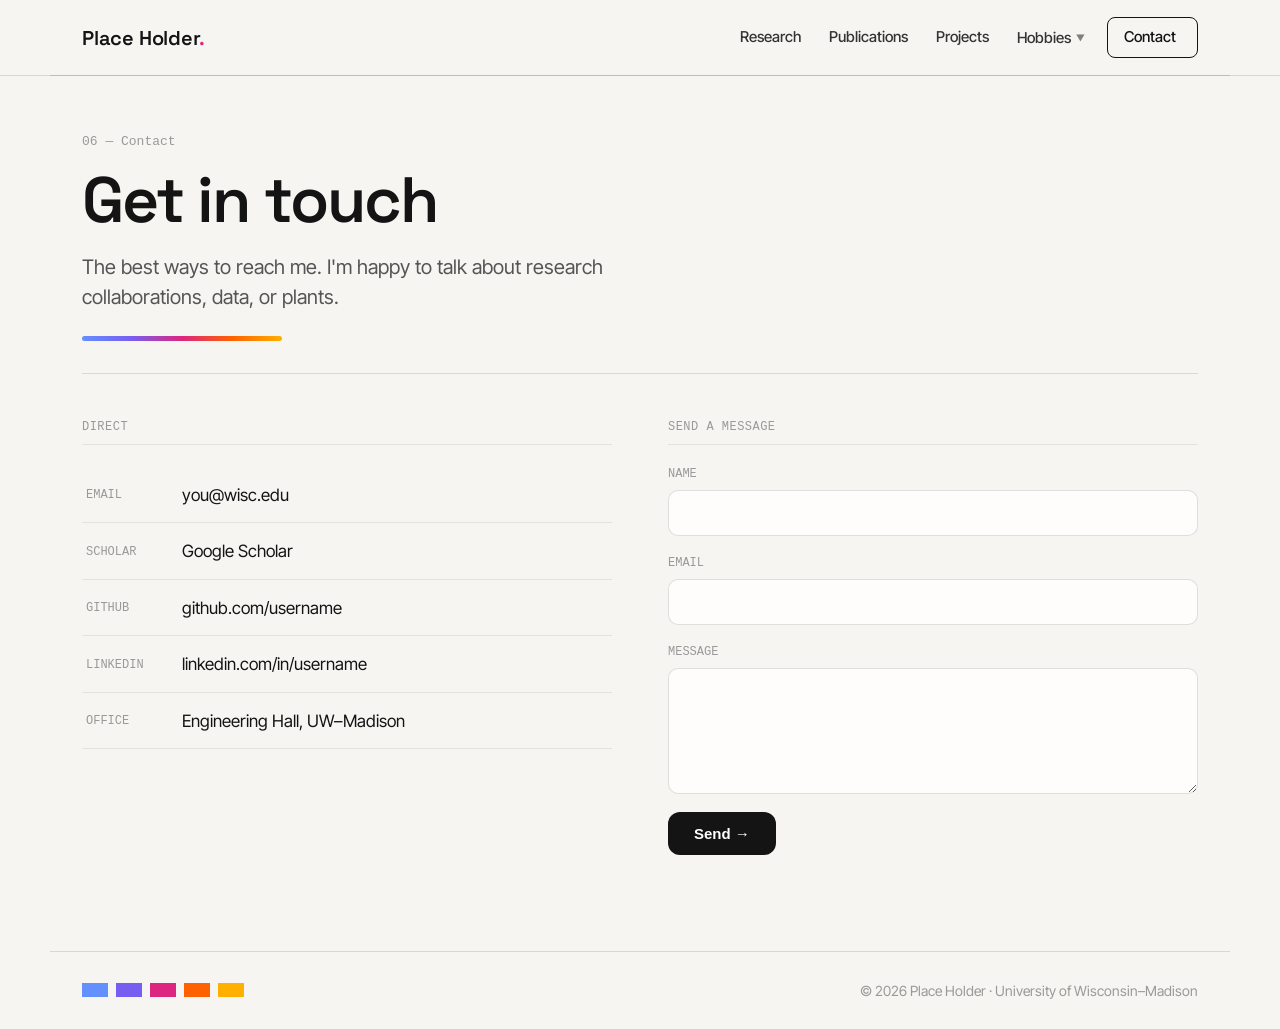
==== contact.html @ e2001a78 "Add files via upload" ====
<!DOCTYPE html>
<html lang="en">
<head>
  <meta charset="UTF-8">
  <meta name="viewport" content="width=device-width, initial-scale=1.0">
  <title>Contact — Place Holder</title>
  <link rel="preconnect" href="https://fonts.googleapis.com">
  <link rel="preconnect" href="https://fonts.gstatic.com" crossorigin>
  <link href="https://fonts.googleapis.com/css2?family=Space+Grotesk:wght@400;500;600;700&family=Inter+Tight:wght@400;500;600&display=swap" rel="stylesheet">
  <link rel="stylesheet" href="styles.css">
</head>
<body>

  <header class="site-header">
    <a class="wordmark" href="index.html">Place Holder<span>.</span></a>
    <button class="nav-toggle" aria-label="Menu" aria-expanded="false">☰</button>
    <nav class="nav">
      <a href="research.html">Research</a>
      <a href="publications.html">Publications</a>
      <a href="projects.html">Projects</a>
      <div class="has-dropdown">
        <button class="dropdown-toggle" aria-haspopup="true" aria-expanded="false">Hobbies <span class="caret">▼</span></button>
        <div class="dropdown">
          <a href="music.html"><span class="dot dot-purple"></span>Music</a>
          <a href="rock-collecting.html"><span class="dot dot-orange"></span>Rock Collecting</a>
          <a href="houseplants.html"><span class="dot dot-amber"></span>Houseplants</a>
        </div>
      </div>
      <a class="btn-outline" href="contact.html" aria-current="page">Contact</a>
    </nav>
  </header>

  <main class="page">
    <div class="page-head">
      <div class="index">06 — Contact</div>
      <h1>Get in touch</h1>
      <p class="desc">The best ways to reach me. I'm happy to talk about research collaborations, data, or plants.</p>
      <div class="accent-rule"></div>
    </div>

    <div class="contact-grid">
      <!-- Direct links -->
      <div>
        <div class="section-label" style="margin-top:0;">Direct</div>
        <ul class="contact-links">
          <li><a href="mailto:you@wisc.edu"><span class="k">EMAIL</span> you@wisc.edu</a></li>
          <li><a href="#"><span class="k">SCHOLAR</span> Google Scholar</a></li>
          <li><a href="#"><span class="k">GITHUB</span> github.com/username</a></li>
          <li><a href="#"><span class="k">LINKEDIN</span> linkedin.com/in/username</a></li>
          <li><a href="#"><span class="k">OFFICE</span> Engineering Hall, UW–Madison</a></li>
        </ul>
      </div>

      <!-- Message form template.
           Static HTML can't send email on its own. To make this work, point the
           form at a service like Formspree — set action="https://formspree.io/f/XXXX"
           and method="POST". Otherwise delete this column and keep the links. -->
      <div>
        <div class="section-label" style="margin-top:0;">Send a message</div>
        <form action="#" method="POST">
          <div class="field">
            <label for="name">NAME</label>
            <input id="name" name="name" type="text" required>
          </div>
          <div class="field">
            <label for="email">EMAIL</label>
            <input id="email" name="email" type="email" required>
          </div>
          <div class="field">
            <label for="msg">MESSAGE</label>
            <textarea id="msg" name="message" rows="5" required></textarea>
          </div>
          <button class="btn btn-dark" type="submit" style="border:0;cursor:pointer;">Send →</button>
        </form>
      </div>
    </div>
  </main>

  <footer class="site-footer">
    <div class="palette-row"><span class="p1"></span><span class="p2"></span><span class="p3"></span><span class="p4"></span><span class="p5"></span></div>
    <div>© 2026 Place Holder · University of Wisconsin–Madison</div>
  </footer>

  <script src="nav.js"></script>
</body>
</html>
---- styles.css ----
/* ============================================================
   Place Holder — personal site
   Design system (extracted from concept "2a": sleek editorial)
   Palette: IBM colorblind-safe, used as accents on off-white.
   ============================================================ */

:root {
  /* base */
  --bg:        #f6f5f2;
  --surface:   #fffdfb;
  --ink:       #141414;
  --muted:     #555555;
  --faint:     #999999;
  --line:      rgba(0, 0, 0, 0.12);
  --line-soft: rgba(0, 0, 0, 0.08);

  /* IBM colorblind-safe accents */
  --blue:   #648fff;
  --purple: #785ef0;
  --magenta:#dc267f;
  --orange: #fe6100;
  --amber:  #ffb000;
  --accent: var(--magenta); /* primary interactive accent */

  /* type */
  --font-display: "Space Grotesk", "Helvetica Neue", Helvetica, system-ui, sans-serif;
  --font-body:    "Inter Tight", -apple-system, system-ui, "Helvetica Neue", Arial, sans-serif;
  --font-mono:    ui-monospace, "SF Mono", Menlo, Consolas, monospace;

  --header-h: 76px;
  --maxw: 1180px;
}

* { box-sizing: border-box; }

html { -webkit-text-size-adjust: 100%; }

body {
  margin: 0;
  background: var(--bg);
  color: var(--ink);
  font-family: var(--font-body);
  font-size: 17px;
  line-height: 1.5;
  -webkit-font-smoothing: antialiased;
}

a { color: inherit; }

/* ---------- layout helpers ---------- */
.container { max-width: var(--maxw); margin: 0 auto; padding: 0 32px; }

.palette-row { display: flex; gap: 8px; }
.palette-row span { width: 26px; height: 14px; display: block; }
.palette-row .p1 { background: var(--blue); }
.palette-row .p2 { background: var(--purple); }
.palette-row .p3 { background: var(--magenta); }
.palette-row .p4 { background: var(--orange); }
.palette-row .p5 { background: var(--amber); }

.dot { width: 7px; height: 7px; border-radius: 50%; display: inline-block; flex: none; }
.dot-blue   { background: var(--blue); }
.dot-purple { background: var(--purple); }
.dot-magenta{ background: var(--magenta); }
.dot-orange { background: var(--orange); }
.dot-amber  { background: var(--amber); }

/* ============================================================
   HEADER + NAV
   ============================================================ */
.site-header {
  position: sticky; top: 0; z-index: 100;
  height: var(--header-h);
  display: flex; align-items: center; justify-content: space-between;
  padding: 0 32px;
  max-width: var(--maxw); margin: 0 auto;
  background: var(--bg);
  border-bottom: 1px solid var(--line);
}
/* full-bleed underline that spans the viewport, not just the container */
.site-header::before {
  content: ""; position: absolute; left: 50%; bottom: -1px;
  width: 100vw; transform: translateX(-50%);
  border-bottom: 1px solid var(--line);
}

.wordmark {
  font-family: var(--font-display);
  font-size: 20px; font-weight: 600; letter-spacing: -0.01em;
  text-decoration: none; color: var(--ink);
}
.wordmark span { color: var(--magenta); }

.nav { display: flex; align-items: center; gap: 4px; }
.nav a, .dropdown-toggle {
  font-family: var(--font-body);
  font-size: 15px; font-weight: 500; color: #333;
  text-decoration: none;
  padding: 8px 12px; border-radius: 8px;
  background: none; border: 0; cursor: pointer;
  display: inline-flex; align-items: center; gap: 5px;
}
.nav a:hover, .dropdown-toggle:hover { color: var(--magenta); }
.nav a[aria-current="page"] { color: var(--magenta); }
.nav a[aria-current="page"]::after {
  content: ""; display: block;
}

.btn-outline {
  border: 1px solid var(--ink) !important;
  color: var(--ink) !important;
  padding: 8px 16px !important;
  margin-left: 6px;
  transition: background .15s, color .15s;
}
.btn-outline:hover { background: var(--ink); color: #fff !important; }

/* dropdown */
.has-dropdown { position: relative; }
.caret { font-size: 9px; opacity: .6; }
.dropdown {
  position: absolute; top: calc(100% + 8px); right: 0;
  min-width: 190px; padding: 6px;
  background: var(--surface);
  border: 1px solid var(--line);
  border-radius: 10px;
  box-shadow: 0 16px 36px -12px rgba(30, 30, 60, 0.28);
  display: none; flex-direction: column; gap: 1px;
}
.has-dropdown:hover .dropdown,
.has-dropdown:focus-within .dropdown,
.has-dropdown.open .dropdown { display: flex; }
.dropdown a {
  display: flex; align-items: center; gap: 10px;
  padding: 9px 12px; border-radius: 7px;
  font-size: 15px; font-weight: 500; color: #2a2a2a;
}
.dropdown a:hover { background: rgba(0, 0, 0, 0.05); color: var(--ink); }

/* mobile hamburger — hidden on desktop */
.nav-toggle {
  display: none;
  background: none; border: 1px solid var(--line);
  border-radius: 8px; padding: 8px 10px; cursor: pointer;
  font-size: 16px; line-height: 1;
}

/* ============================================================
   HOME (single screen, no page scroll)
   ============================================================ */
body.home { height: 100vh; overflow: hidden; }
body.home .site-header { max-width: var(--maxw); }

.home-main {
  max-width: var(--maxw); margin: 0 auto;
  height: calc(100vh - var(--header-h));
  display: flex;
}
.home-copy {
  flex: 1; padding: clamp(28px, 5vh, 56px) 32px;
  display: flex; flex-direction: column;
}
.eyebrow {
  font-family: var(--font-mono); font-size: 13px;
  letter-spacing: .02em; color: var(--faint);
  margin-bottom: clamp(14px, 3vh, 26px);
}
.home-copy h1 {
  font-family: var(--font-display);
  font-size: clamp(44px, 6.4vw, 84px); line-height: 1;
  letter-spacing: -0.03em; font-weight: 600;
  margin: 0 0 clamp(14px, 2.6vh, 24px);
}
.lede { font-size: clamp(19px, 2vw, 22px); line-height: 1.45; color: var(--muted); max-width: 440px; margin: 0; }
.home-copy .palette-row { margin: clamp(18px, 3.4vh, 34px) 0 clamp(18px, 3.2vh, 32px); }

.meta {
  display: flex; gap: 44px; flex-wrap: wrap;
  border-top: 1px solid var(--line); padding-top: clamp(14px, 2.4vh, 22px); margin-top: auto;
}
.meta .k { font-family: var(--font-mono); font-size: 11px; color: var(--faint); margin-bottom: 7px; }
.meta .v { font-size: 15px; font-weight: 500; color: #222; }

.cta-row { display: flex; gap: 13px; margin: clamp(18px, 3vh, 30px) 0 0; }
.btn {
  display: inline-block; padding: 13px 26px; border-radius: 12px;
  font-weight: 600; font-size: 15px; text-decoration: none;
  transition: background .15s, border-color .15s, color .15s;
}
.btn-dark { background: var(--ink); color: #fff; }
.btn-dark:hover { background: #000; }
.btn-ghost { background: var(--surface); border: 1px solid var(--line); color: #222; }
.btn-ghost:hover { border-color: var(--magenta); color: var(--magenta); }

/* portrait rail */
.portrait {
  width: 420px; flex: none; position: relative;
  border-left: 1px solid var(--line);
  background:
    repeating-linear-gradient(45deg, #edece7 0 12px, #e5e4dd 12px 24px);
  background-size: cover; background-position: center;
}
.portrait .bar {
  position: absolute; top: 0; left: 0; right: 0; height: 6px;
  background: linear-gradient(90deg, var(--blue), var(--purple), var(--magenta), var(--orange), var(--amber));
}
.portrait .ph-note {
  position: absolute; bottom: 26px; left: 50%; transform: translateX(-50%);
  font-family: var(--font-mono); font-size: 12px; color: #8a887f;
  background: rgba(255, 255, 255, .9); padding: 5px 12px; border-radius: 6px;
}

/* ============================================================
   INTERIOR PAGES
   ============================================================ */
main.page { max-width: var(--maxw); margin: 0 auto; padding: 56px 32px 96px; }

.page-head { border-bottom: 1px solid var(--line); padding-bottom: 32px; margin-bottom: 44px; }
.page-head .index { font-family: var(--font-mono); font-size: 13px; color: var(--faint); margin-bottom: 16px; }
.page-head h1 {
  font-family: var(--font-display);
  font-size: clamp(40px, 6vw, 64px); line-height: 1;
  letter-spacing: -0.03em; font-weight: 600; margin: 0;
}
.page-head .desc { font-size: 20px; color: var(--muted); max-width: 620px; margin: 20px 0 0; }
.page-head .accent-rule { height: 5px; width: 200px; border-radius: 999px; margin-top: 24px;
  background: linear-gradient(90deg, var(--blue), var(--purple), var(--magenta), var(--orange), var(--amber)); }

.section-label {
  font-family: var(--font-mono); font-size: 12px; letter-spacing: .04em;
  text-transform: uppercase; color: var(--faint);
  margin: 48px 0 20px; padding-bottom: 8px; border-bottom: 1px solid var(--line-soft);
}

/* card grid */
.grid { display: grid; gap: 24px; grid-template-columns: repeat(3, 1fr); }
.grid.cols-2 { grid-template-columns: repeat(2, 1fr); }

.card {
  background: var(--surface); border: 1px solid var(--line-soft);
  border-radius: 14px; overflow: hidden; position: relative;
  display: flex; flex-direction: column;
}
.card .tick { height: 5px; }
.card .tick.t-blue { background: var(--blue); }
.card .tick.t-purple { background: var(--purple); }
.card .tick.t-magenta { background: var(--magenta); }
.card .tick.t-orange { background: var(--orange); }
.card .tick.t-amber { background: var(--amber); }
.card-body { padding: 24px; display: flex; flex-direction: column; gap: 10px; flex: 1; }
.card h3 { font-family: var(--font-display); font-size: 22px; font-weight: 600; margin: 0; letter-spacing: -0.01em; }
.card p { margin: 0; color: var(--muted); font-size: 15.5px; }
.card .tags { display: flex; flex-wrap: wrap; gap: 6px; margin-top: auto; padding-top: 8px; }
.tag { font-family: var(--font-mono); font-size: 11px; color: #555;
  background: rgba(0, 0, 0, .05); border-radius: 5px; padding: 4px 8px; }

/* media placeholder (projects / hobbies) */
.media {
  aspect-ratio: 4 / 3; width: 100%;
  background: repeating-linear-gradient(45deg, #edece7 0 12px, #e5e4dd 12px 24px);
  display: flex; align-items: center; justify-content: center;
}
.media .ph-note { font-family: var(--font-mono); font-size: 12px; color: #8a887f;
  background: rgba(255, 255, 255, .85); padding: 4px 10px; border-radius: 6px; }

/* publications list */
.pub-list { list-style: none; margin: 0; padding: 0; }
.pub {
  display: grid; grid-template-columns: 90px 1fr; gap: 24px;
  padding: 22px 0; border-bottom: 1px solid var(--line-soft);
}
.pub .year { font-family: var(--font-mono); font-size: 14px; color: var(--faint); padding-top: 3px; }
.pub h3 { font-size: 18px; font-weight: 600; margin: 0 0 6px; letter-spacing: -0.01em; }
.pub .authors { font-size: 15px; color: var(--muted); margin: 0 0 4px; }
.pub .authors b { color: var(--ink); }
.pub .venue { font-size: 14px; color: var(--faint); font-style: italic; margin: 0 0 10px; }
.pub .links { display: flex; gap: 8px; flex-wrap: wrap; }
.pill {
  font-size: 13px; font-weight: 500; text-decoration: none;
  padding: 5px 12px; border: 1px solid var(--line); border-radius: 999px; color: #333;
}
.pill:hover { border-color: var(--magenta); color: var(--magenta); }

/* prose */
.prose { max-width: 680px; }
.prose p { color: #333; margin: 0 0 18px; }
.prose a { color: var(--magenta); }

/* contact */
.contact-grid { display: grid; grid-template-columns: 1fr 1fr; gap: 56px; align-items: start; }
.contact-links { list-style: none; margin: 24px 0 0; padding: 0; display: flex; flex-direction: column; gap: 2px; }
.contact-links a { display: flex; align-items: center; gap: 12px; text-decoration: none;
  padding: 14px 4px; border-bottom: 1px solid var(--line-soft); font-size: 17px; }
.contact-links a:hover { color: var(--magenta); }
.contact-links .k { font-family: var(--font-mono); font-size: 12px; color: var(--faint); width: 84px; flex: none; }

.field { display: flex; flex-direction: column; gap: 7px; margin-bottom: 18px; }
.field label { font-family: var(--font-mono); font-size: 12px; color: var(--faint); }
.field input, .field textarea {
  font-family: var(--font-body); font-size: 16px; color: var(--ink);
  padding: 12px 14px; border: 1px solid var(--line); border-radius: 10px;
  background: var(--surface); resize: vertical;
}
.field input:focus, .field textarea:focus { outline: none; border-color: var(--magenta); }

/* ============================================================
   FOOTER
   ============================================================ */
.site-footer {
  max-width: var(--maxw); margin: 0 auto;
  padding: 28px 32px; border-top: 1px solid var(--line);
  display: flex; align-items: center; justify-content: space-between; gap: 20px;
  font-size: 14px; color: var(--faint); flex-wrap: wrap;
}

/* ============================================================
   RESPONSIVE
   ============================================================ */
@media (max-width: 900px) {
  .grid, .grid.cols-2 { grid-template-columns: 1fr 1fr; }
  .contact-grid { grid-template-columns: 1fr; gap: 36px; }
  body.home { height: auto; overflow: auto; }
  .home-main { flex-direction: column; height: auto; }
  .portrait { width: 100%; height: 320px; border-left: 0; border-top: 1px solid var(--line); }
  .home-copy { padding: 44px 32px; }
  .meta { margin-top: 34px; }
}

/* Very short viewports: never clip the CTAs — let the home screen scroll. */
@media (min-width: 901px) and (max-height: 620px) {
  body.home { height: auto; overflow: auto; }
  .home-main { height: auto; min-height: calc(100vh - var(--header-h)); }
}

@media (max-width: 680px) {
  .nav { position: fixed; top: var(--header-h); left: 0; right: 0;
    flex-direction: column; align-items: stretch; gap: 2px;
    background: var(--bg); border-bottom: 1px solid var(--line);
    padding: 12px 20px 20px; display: none; }
  .nav.open { display: flex; }
  .nav a, .dropdown-toggle { padding: 12px 10px; font-size: 16px; }
  .btn-outline { margin-left: 0; text-align: center; }
  .has-dropdown { position: static; }
  .dropdown { position: static; box-shadow: none; border: 0; padding: 0 0 0 14px; }
  .nav-toggle { display: inline-block; }
  .grid, .grid.cols-2 { grid-template-columns: 1fr; }
  .pub { grid-template-columns: 1fr; gap: 8px; }
}
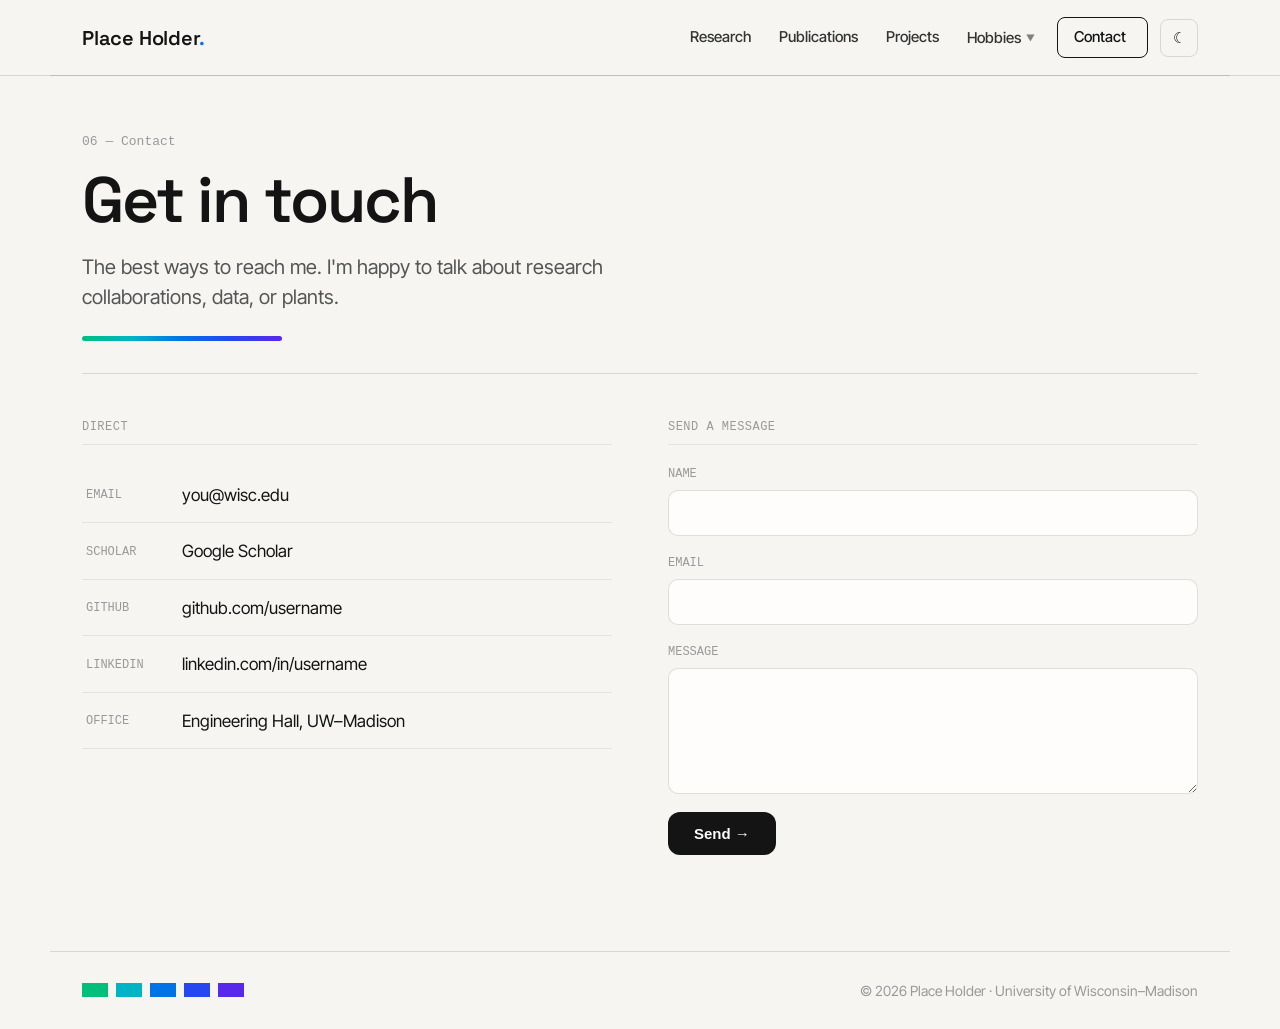
==== commit f3a919d6: "Add files via upload" ====
--- a/contact.html
+++ b/contact.html
@@ -7,6 +7,7 @@
   <link rel="preconnect" href="https://fonts.googleapis.com">
   <link rel="preconnect" href="https://fonts.gstatic.com" crossorigin>
   <link href="https://fonts.googleapis.com/css2?family=Space+Grotesk:wght@400;500;600;700&family=Inter+Tight:wght@400;500;600&display=swap" rel="stylesheet">
+  <script>(function(){try{var t=localStorage.getItem('theme');if(t)document.documentElement.setAttribute('data-theme',t);}catch(e){}})();</script>
   <link rel="stylesheet" href="styles.css">
 </head>
 <body>
@@ -27,6 +28,7 @@
         </div>
       </div>
       <a class="btn-outline" href="contact.html" aria-current="page">Contact</a>
+      <button class="theme-toggle" aria-label="Toggle dark mode"><span class="icon-moon">☾</span><span class="icon-sun">☀</span></button>
     </nav>
   </header>
 
--- a/styles.css
+++ b/styles.css
@@ -14,13 +14,13 @@
   --line:      rgba(0, 0, 0, 0.12);
   --line-soft: rgba(0, 0, 0, 0.08);
 
-  /* IBM colorblind-safe accents */
-  --blue:   #648fff;
-  --purple: #785ef0;
-  --magenta:#dc267f;
-  --orange: #fe6100;
-  --amber:  #ffb000;
-  --accent: var(--magenta); /* primary interactive accent */
+  /* Vibrant palette (spectrum order: green → purple) */
+  --blue:   #00BF7D; /* green  */
+  --purple: #00B4C5; /* teal   */
+  --magenta:#0073E6; /* blue — primary interactive accent */
+  --orange: #2546F0; /* indigo */
+  --amber:  #5928ED; /* purple */
+  --accent: var(--magenta);
 
   /* type */
   --font-display: "Space Grotesk", "Helvetica Neue", Helvetica, system-ui, sans-serif;
@@ -43,6 +43,7 @@
   font-size: 17px;
   line-height: 1.5;
   -webkit-font-smoothing: antialiased;
+  transition: background-color .2s ease, color .2s ease;
 }
 
 a { color: inherit; }
@@ -113,7 +114,7 @@
   margin-left: 6px;
   transition: background .15s, color .15s;
 }
-.btn-outline:hover { background: var(--ink); color: #fff !important; }
+.btn-outline:hover { background: var(--ink); color: var(--surface) !important; }
 
 /* dropdown */
 .has-dropdown { position: relative; }
@@ -187,25 +188,34 @@
   font-weight: 600; font-size: 15px; text-decoration: none;
   transition: background .15s, border-color .15s, color .15s;
 }
-.btn-dark { background: var(--ink); color: #fff; }
-.btn-dark:hover { background: #000; }
+.btn-dark { background: var(--ink); color: var(--surface); }
+.btn-dark:hover { opacity: .88; }
 .btn-ghost { background: var(--surface); border: 1px solid var(--line); color: #222; }
 .btn-ghost:hover { border-color: var(--magenta); color: var(--magenta); }
 
 /* portrait rail */
+/* portrait rail — holds a framed, vertically-centered image */
 .portrait {
-  width: 420px; flex: none; position: relative;
+  width: 460px; flex: none; position: relative;
   border-left: 1px solid var(--line);
-  background:
-    repeating-linear-gradient(45deg, #edece7 0 12px, #e5e4dd 12px 24px);
-  background-size: cover; background-position: center;
+  display: flex; align-items: center; justify-content: center;
+  padding: 44px; overflow: hidden;
 }
 .portrait .bar {
   position: absolute; top: 0; left: 0; right: 0; height: 6px;
   background: linear-gradient(90deg, var(--blue), var(--purple), var(--magenta), var(--orange), var(--amber));
 }
+.portrait-frame {
+  width: 100%; max-width: 340px; aspect-ratio: 3 / 4; max-height: 100%;
+  border-radius: 16px; overflow: hidden; position: relative;
+  border: 1px solid var(--line-soft);
+  box-shadow: 0 24px 54px -26px rgba(30, 30, 60, 0.4);
+  background: repeating-linear-gradient(45deg, #edece7 0 12px, #e5e4dd 12px 24px);
+  background-size: cover; background-position: center;
+  display: flex; align-items: flex-end; justify-content: center;
+}
 .portrait .ph-note {
-  position: absolute; bottom: 26px; left: 50%; transform: translateX(-50%);
+  margin-bottom: 16px;
   font-family: var(--font-mono); font-size: 12px; color: #8a887f;
   background: rgba(255, 255, 255, .9); padding: 5px 12px; border-radius: 6px;
 }
@@ -321,7 +331,8 @@
   .contact-grid { grid-template-columns: 1fr; gap: 36px; }
   body.home { height: auto; overflow: auto; }
   .home-main { flex-direction: column; height: auto; }
-  .portrait { width: 100%; height: 320px; border-left: 0; border-top: 1px solid var(--line); }
+  .portrait { width: 100%; height: auto; padding: 32px; border-left: 0; border-top: 1px solid var(--line); }
+  .portrait-frame { max-width: 300px; aspect-ratio: 4 / 3; }
   .home-copy { padding: 44px 32px; }
   .meta { margin-top: 34px; }
 }
@@ -346,3 +357,47 @@
   .grid, .grid.cols-2 { grid-template-columns: 1fr; }
   .pub { grid-template-columns: 1fr; gap: 8px; }
 }
+
+/* ============================================================
+   THEME TOGGLE + DARK MODE
+   ============================================================ */
+.theme-toggle {
+  background: none; border: 1px solid var(--line);
+  border-radius: 8px; width: 38px; height: 38px; margin-left: 8px;
+  cursor: pointer; color: inherit;
+  display: inline-flex; align-items: center; justify-content: center;
+  font-size: 15px; line-height: 1;
+}
+.theme-toggle:hover { border-color: var(--magenta); color: var(--magenta); }
+.theme-toggle .icon-sun { display: none; }
+.theme-toggle .icon-moon { display: inline; }
+
+:root[data-theme="dark"] {
+  --bg:        #141311;
+  --surface:   #1d1c19;
+  --ink:       #f3f1ec;
+  --muted:     #a7a49d;
+  --faint:     #6f6c65;
+  --line:      rgba(255, 255, 255, 0.16);
+  --line-soft: rgba(255, 255, 255, 0.09);
+}
+[data-theme="dark"] .theme-toggle .icon-sun  { display: inline; }
+[data-theme="dark"] .theme-toggle .icon-moon { display: none; }
+
+[data-theme="dark"] .nav a,
+[data-theme="dark"] .dropdown-toggle { color: #cfcdc7; }
+[data-theme="dark"] .dropdown a { color: #e6e4de; }
+[data-theme="dark"] .dropdown a:hover { background: rgba(255, 255, 255, 0.07); color: var(--ink); }
+[data-theme="dark"] .meta .v { color: #e6e4de; }
+[data-theme="dark"] .prose p { color: #d7d5cf; }
+[data-theme="dark"] .card .tag { color: #c7c5be; background: rgba(255, 255, 255, 0.07); }
+[data-theme="dark"] .pill { color: #cfcdc7; }
+[data-theme="dark"] .btn-ghost { color: #e6e4de; }
+
+/* striped image placeholders: darken so they don't glow in dark mode */
+[data-theme="dark"] .portrait-frame,
+[data-theme="dark"] .media {
+  background: repeating-linear-gradient(45deg, #2a2825 0 12px, #232220 12px 24px);
+}
+[data-theme="dark"] .portrait-frame { background-size: cover; background-position: center; }
+[data-theme="dark"] .ph-note { background: rgba(0, 0, 0, 0.55); color: #cbc9c2; }
